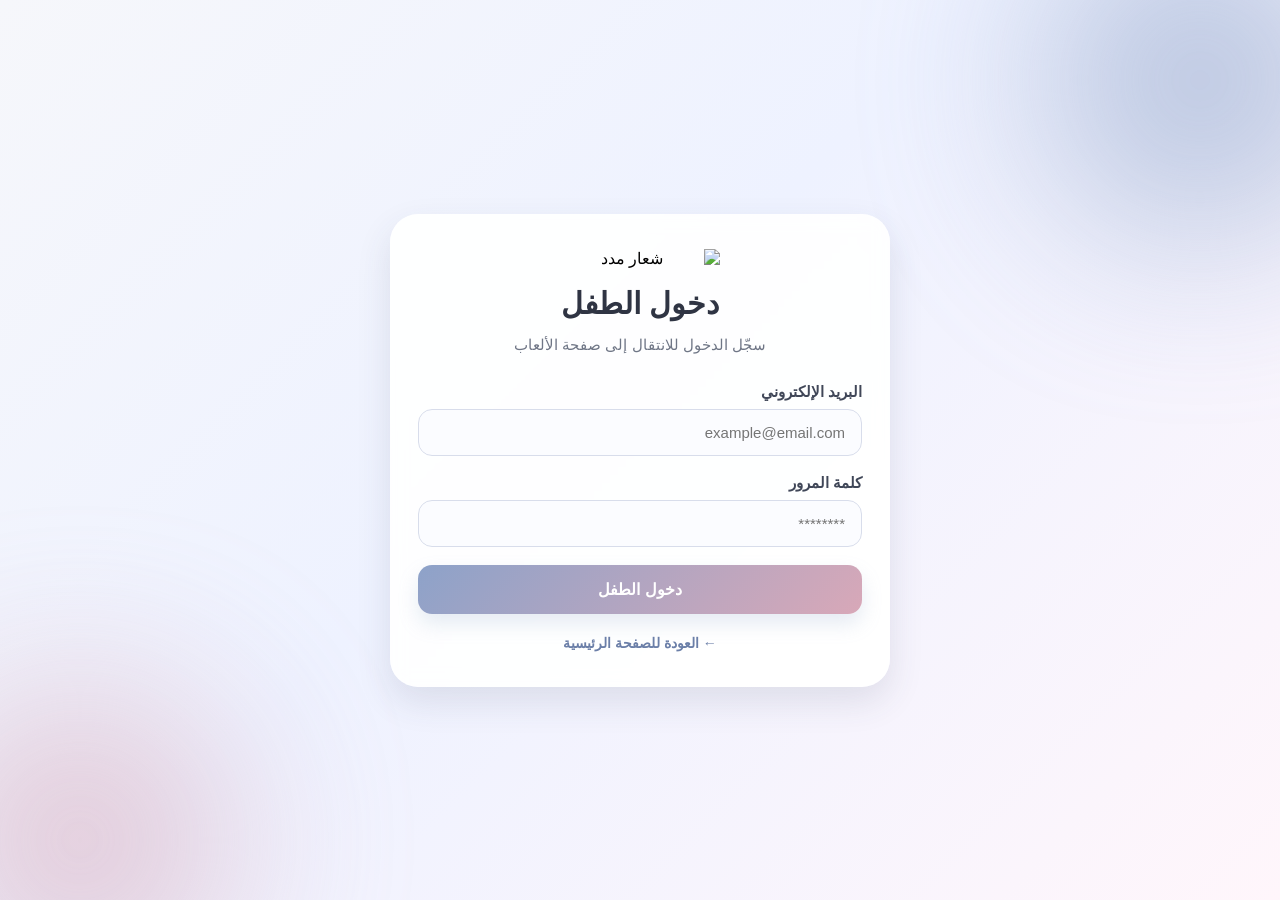
==== child.html @ af8b9900 "Add files via upload" ====
<!DOCTYPE html>
<html lang="ar" dir="rtl">
<head>
  <meta charset="UTF-8" />
  <meta name="viewport" content="width=device-width, initial-scale=1.0" />
  <title>مدد | دخول الطفل</title>
  <link rel="stylesheet" href="style.css" />
</head>
<body class="bg-main">
  <div class="bg-blur bg-blur-top"></div>
  <div class="bg-blur bg-blur-bottom"></div>

  <div class="auth-wrapper">
    <div class="auth-card">
      <div class="auth-header">
        <img src="logo.png" class="logo small-logo" alt="شعار مدد" />
        <h1 class="auth-title">دخول الطفل</h1>
        <p class="auth-subtitle">سجّل الدخول للانتقال إلى صفحة الألعاب</p>
      </div>

      <div class="form-group">
        <label>البريد الإلكتروني</label>
        <input type="email" id="childLoginEmail" placeholder="example@email.com" />
      </div>

      <div class="form-group">
        <label>كلمة المرور</label>
        <input type="password" id="childLoginPassword" placeholder="********" />
      </div>

      <button class="main-btn" onclick="childLogin()">دخول الطفل</button>

      <div class="back-link-wrap">
        <a href="index.html" class="back-link">← العودة للصفحة الرئيسية</a>
      </div>
    </div>
  </div>

  <script src="script.js"></script>
</body>
</html>
---- style.css ----
*{
  margin:0;
  padding:0;
  box-sizing:border-box;
  font-family:Tahoma, Arial, sans-serif;
}

body{
  min-height:100vh;
  position:relative;
  overflow-x:hidden;
}

.bg-main{
  background: linear-gradient(135deg, #f6f7fb 0%, #eef2ff 45%, #fff6fb 100%);
  display:flex;
  align-items:center;
  justify-content:center;
  padding:20px;
}

.bg-blur{
  position:fixed;
  border-radius:50%;
  filter:blur(90px);
  opacity:0.55;
  z-index:0;
  pointer-events:none;
}

.bg-blur-top{
  width:320px;
  height:320px;
  top:-80px;
  right:-80px;
  background:#8da2c9;
}

.bg-blur-bottom{
  width:300px;
  height:300px;
  bottom:-90px;
  left:-70px;
  background:#d8a8b8;
}

.container,
.auth-wrapper,
.home-page{
  position:relative;
  z-index:2;
  width:100%;
}

.container{
  max-width:900px;
  background:rgba(255,255,255,0.92);
  border-radius:30px;
  padding:40px;
  box-shadow:0 15px 35px rgba(58, 67, 92, 0.12);
  backdrop-filter:blur(8px);
}

.welcome-section{
  text-align:center;
  margin-bottom:40px;
}

.logo{
  display:block;
  max-width:220px;
  width:100%;
  height:auto;
  margin:0 auto 28px;
}

.welcome-title{
  font-size:36px;
  margin-bottom:15px;
  color:#2f3443;
  font-weight:bold;
}

.welcome-text{
  font-size:20px;
  color:#5f6472;
  line-height:1.9;
  max-width:650px;
  margin:0 auto;
}

.user-heading{
  text-align:center;
  font-size:26px;
  color:#6b7fa8;
  margin-bottom:25px;
  font-weight:bold;
}

.role-grid{
  display:grid;
  grid-template-columns:1fr 1fr;
  gap:20px;
}

.role-card{
  background:rgba(255,255,255,0.75);
  border-radius:20px;
  padding:24px;
  display:flex;
  justify-content:space-between;
  align-items:center;
  cursor:pointer;
  border:2px solid transparent;
  transition:0.25s ease;
  box-shadow:0 8px 20px rgba(0,0,0,0.05);
}

.role-card:hover{
  transform:translateY(-4px);
  border-color:#8da2c9;
  box-shadow:0 14px 28px rgba(0,0,0,0.08);
}

.role-card.parent{
  background:linear-gradient(135deg, rgba(141,162,201,0.16), rgba(255,255,255,0.95));
}

.role-card.child{
  background:linear-gradient(135deg, rgba(216,168,184,0.16), rgba(255,255,255,0.95));
}

.role-text h3{
  font-size:22px;
  margin-bottom:8px;
  color:#2f3443;
}

.role-text p{
  font-size:14px;
  color:#6e7380;
  line-height:1.7;
}

.icon{
  font-size:38px;
}

/* Auth Pages */
.auth-wrapper{
  max-width:500px;
  margin:auto;
}

.auth-card{
  background:rgba(255,255,255,0.93);
  border-radius:28px;
  padding:35px 28px;
  box-shadow:0 15px 35px rgba(58, 67, 92, 0.12);
  backdrop-filter:blur(8px);
}

.auth-header{
  text-align:center;
  margin-bottom:25px;
}

.small-logo{
  max-width:160px;
  margin-bottom:18px;
}

.auth-title{
  font-size:30px;
  color:#2f3443;
  margin-bottom:10px;
}

.auth-subtitle{
  color:#6f7686;
  font-size:15px;
  line-height:1.8;
}

.form-group{
  margin-bottom:18px;
}

.form-group label{
  display:block;
  margin-bottom:8px;
  color:#404758;
  font-size:15px;
  font-weight:bold;
}

.form-group input{
  width:100%;
  padding:14px 16px;
  border:1.8px solid #d8ddeb;
  border-radius:14px;
  background:#fbfcff;
  outline:none;
  font-size:15px;
  transition:0.2s;
}

.form-group input:focus{
  border-color:#8da2c9;
  box-shadow:0 0 0 4px rgba(141,162,201,0.15);
}

.main-btn{
  width:100%;
  border:none;
  border-radius:14px;
  padding:15px;
  background:linear-gradient(135deg, #8da2c9, #d8a8b8);
  color:white;
  font-size:16px;
  font-weight:bold;
  cursor:pointer;
  transition:0.25s;
  box-shadow:0 10px 20px rgba(141,162,201,0.22);
}

.main-btn:hover{
  transform:translateY(-2px);
  opacity:0.96;
}

.switch-text{
  margin-top:16px;
  text-align:center;
  color:#6f7686;
  font-size:14px;
}

.switch-link{
  color:#8da2c9;
  font-weight:bold;
  cursor:pointer;
}

.switch-link:hover{
  text-decoration:underline;
}

.back-link-wrap{
  text-align:center;
  margin-top:20px;
}

.back-link{
  text-decoration:none;
  color:#6b7fa8;
  font-size:14px;
  font-weight:bold;
}

/* Home Page */
.home-page{
  max-width:900px;
  margin:auto;
}
.top-bar{
  display:flex;
  justify-content:flex-start;
  margin-bottom:10px;
}

.logo-center{
  display:flex;
  justify-content:center;
  margin-bottom:20px;
}

.top-logo{
  width:120px;
  height:120px;
  border-radius:50%;
  background:white;
  padding:18px;
  object-fit:contain;
  box-shadow:0 10px 25px rgba(0,0,0,0.12);
}

.logout-btn{
  border:none;
  background:#ffffff;
  color:#6b7fa8;
  padding:12px 18px;
  border-radius:12px;
  cursor:pointer;
  font-weight:bold;
  box-shadow:0 6px 18px rgba(0,0,0,0.06);
}

.home-card{
  background:rgba(255,255,255,0.93);
  border-radius:30px;
  padding:40px;
  box-shadow:0 15px 35px rgba(58, 67, 92, 0.12);
}

.home-title{
  font-size:34px;
  color:#2f3443;
  margin-bottom:12px;
}

.home-subtitle{
  font-size:18px;
  color:#667085;
  line-height:1.8;
  margin-bottom:30px;
}

.child-summary{
  background:linear-gradient(135deg, rgba(141,162,201,0.12), rgba(216,168,184,0.12));
  border-radius:20px;
  padding:24px;
  margin-bottom:28px;
}

.child-summary h3{
  color:#2f3443;
  margin-bottom:14px;
  font-size:22px;
}

.child-summary p{
  color:#5b6272;
  font-size:16px;
  margin-bottom:10px;
}

.big-btn{
  max-width:320px;
}

.home-actions{
  display:flex;
  justify-content:flex-start;
}

/* Responsive */
@media (max-width:768px){
  .container,
  .home-card,
  .auth-card{
    padding:24px;
  }

  .welcome-title,
  .home-title,
  .auth-title{
    font-size:28px;
  }

  .welcome-text,
  .home-subtitle{
    font-size:17px;
  }

  .role-grid{
    grid-template-columns:1fr;
  }

  .role-card{
    flex-direction:row;
  }

  .top-bar{
    flex-direction:column;
    align-items:flex-start;
  }

  .big-btn{
    max-width:100%;
  }
}

/* =========================
   QUESTIONNAIRE + RESULT + FOLLOWUP
========================= */

.simple-top{
display:flex;
align-items:center;
justify-content:space-between;
margin-bottom:24px;
}

.back-btn{
background:white;
border:none;
padding:14px 22px;
border-radius:18px;
font-size:16px;
font-weight:bold;
color:#6B7EA5;
cursor:pointer;
box-shadow:0 8px 20px rgba(0,0,0,0.08);
}

.top-space{
width:120px;
}

.centered-logo{
margin:0 auto;
}

.questionnaire-card{
max-width:950px;
margin:auto;
}

.first-question-block{
margin-top:10px;
}

.question-block{
background:#f9f9fc;
border:1px solid #e7e9f2;
border-radius:18px;
padding:22px;
margin-bottom:18px;
}

.question-label{
display:block;
font-size:22px;
font-weight:bold;
color:#2F3443;
margin-bottom:14px;
}

.question-title{
font-size:24px;
font-weight:bold;
color:#4E648D;
margin-bottom:10px;
}

.question-text{
font-size:18px;
line-height:1.9;
color:#444;
margin-bottom:14px;
}

.age-options,
.gender-options{
display:flex;
flex-wrap:wrap;
gap:12px;
}

.option-chip{
cursor:pointer;
}

.option-chip input{
display:none;
}

.option-chip span{
display:inline-block;
padding:12px 18px;
background:#f2f4fa;
border:2px solid #d7dce8;
border-radius:14px;
font-size:16px;
color:#4b5568;
transition:0.2s;
}

.option-chip input:checked + span{
background:linear-gradient(135deg,#90ABD8,#D9B2C3);
border-color:#90ABD8;
color:white;
font-weight:bold;
}

.small-chip span{
min-width:100px;
text-align:center;
}

.yn-options{
display:flex;
gap:20px;
flex-wrap:wrap;
}

.yn-options label{
background:#fff;
border:2px solid #dde2ee;
padding:12px 20px;
border-radius:14px;
cursor:pointer;
font-size:17px;
font-weight:bold;
color:#5b6477;
transition:0.2s;
}

.yn-options input{
margin-left:8px;
}

.full-btn{
width:100%;
margin-top:12px;
}

.form-error{
color:#c0392b;
font-size:16px;
font-weight:bold;
margin:12px 0 0;
text-align:center;
}

/* =========================
   RESULT PAGE
========================= */

.result-page{
width:100%;
max-width:1000px;
margin:auto;
padding:30px 20px 50px;
}

.result-card{
background:white;
border-radius:32px;
padding:45px 35px;
box-shadow:0 14px 35px rgba(0,0,0,0.08);
text-align:center;
}

.result-badge{
display:inline-block;
padding:10px 18px;
border-radius:999px;
font-size:15px;
font-weight:bold;
margin-bottom:20px;
}

.result-title{
font-size:44px;
color:#2F3443;
margin-bottom:14px;
}

.result-text{
font-size:24px;
line-height:1.9;
color:#5a6478;
max-width:800px;
margin:0 auto 24px;
}

.result-summary{
background:#f7f8fc;
border-radius:20px;
padding:22px;
font-size:18px;
line-height:2;
color:#4d5668;
margin-bottom:25px;
text-align:right;
}

/* =========================
   FOLLOWUP PAGE
========================= */

.followup-section{
background:#f9f9fc;
border:1px solid #e5e8f2;
border-radius:20px;
padding:24px;
margin-bottom:18px;
}

.followup-section h3{
font-size:26px;
color:#4E648D;
margin-bottom:14px;
}

.followup-main-question{
font-size:19px;
font-weight:bold;
line-height:1.8;
color:#2F3443;
margin-bottom:16px;
}

.checkbox-list{
display:grid;
gap:12px;
margin-bottom:16px;
}

.checkbox-item{
background:white;
border:1px solid #dde2ee;
border-radius:14px;
padding:14px 16px;
font-size:17px;
color:#4e5668;
}

.checkbox-item input{
margin-left:10px;
}

.subquestion-box{
background:#fff;
border:1px dashed #c8cfdf;
border-radius:16px;
padding:18px;
margin-top:16px;
}

.subquestion-title{
font-size:18px;
font-weight:bold;
color:#2F3443;
margin-bottom:12px;
}

.sub-yesno{
display:flex;
gap:18px;
flex-wrap:wrap;
}

.sub-yesno label{
background:#f6f8fc;
border:2px solid #dde2ee;
padding:10px 16px;
border-radius:14px;
font-size:16px;
font-weight:bold;
cursor:pointer;
}

/* =========================
   RESPONSIVE
========================= */

@media (max-width: 768px){

.question-title{
font-size:20px;
}

.question-text{
font-size:16px;
}

.result-title{
font-size:32px;
}

.result-text{
font-size:20px;
}

.top-space{
display:none;
}

.simple-top{
justify-content:space-between;
gap:10px;
}

.age-options,
.gender-options,
.yn-options,
.sub-yesno{
flex-direction:column;
}

.option-chip span,
.yn-options label,
.sub-yesno label{
width:100%;
text-align:center;
}
}
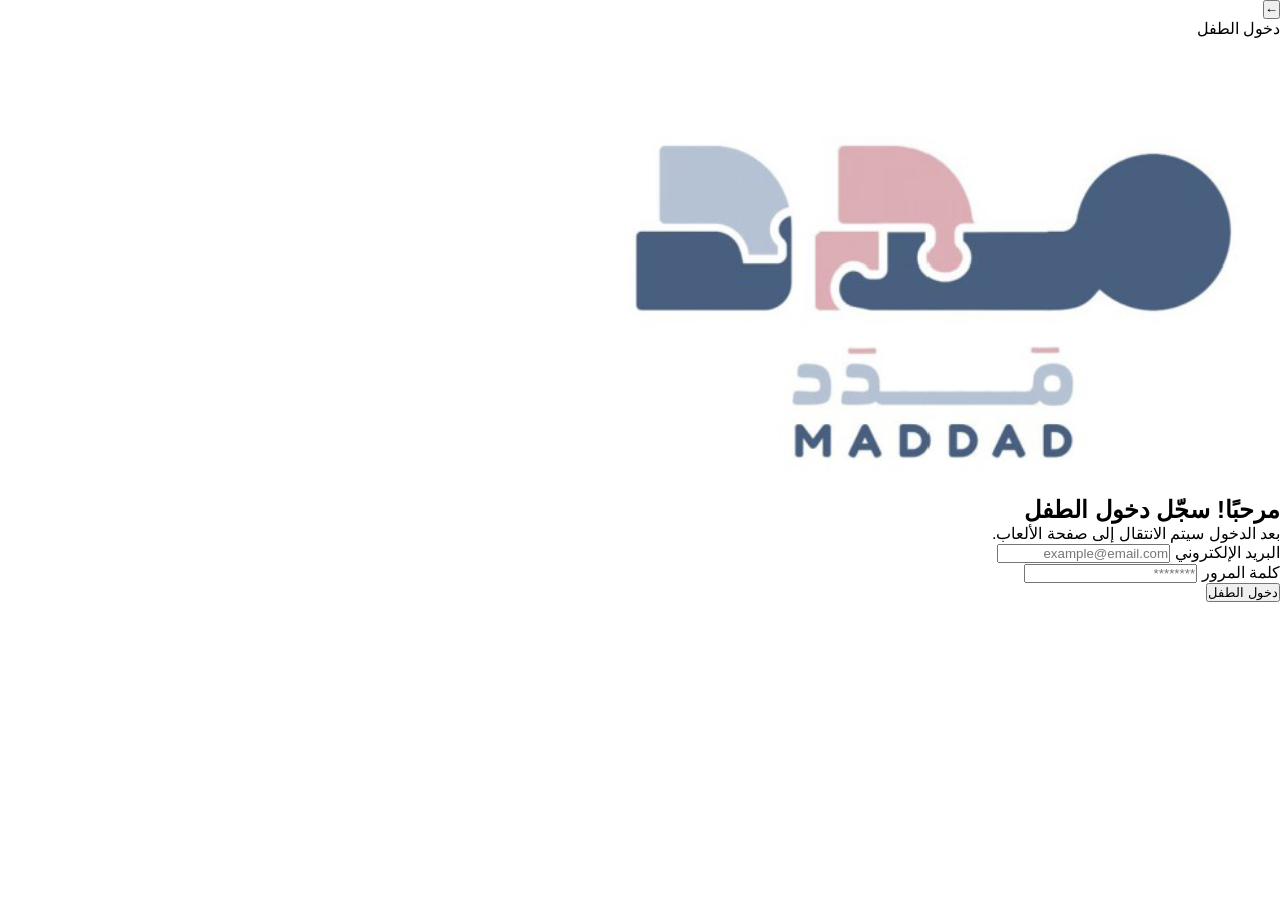
==== commit 8c2e7fdc: "Update child.html" ====
--- a/child.html
+++ b/child.html
@@ -6,34 +6,43 @@
   <title>مدد | دخول الطفل</title>
   <link rel="stylesheet" href="style.css" />
 </head>
-<body class="bg-main">
-  <div class="bg-blur bg-blur-top"></div>
-  <div class="bg-blur bg-blur-bottom"></div>
+<body class="app-body">
 
-  <div class="auth-wrapper">
-    <div class="auth-card">
-      <div class="auth-header">
-        <img src="logo.png" class="logo small-logo" alt="شعار مدد" />
-        <h1 class="auth-title">دخول الطفل</h1>
-        <p class="auth-subtitle">سجّل الدخول للانتقال إلى صفحة الألعاب</p>
+  <div class="app-frame auth-frame">
+    <header class="app-topbar">
+      <div class="topbar-left">
+        <button class="icon-btn" onclick="window.location.href='index.html'">←</button>
       </div>
 
-      <div class="form-group">
-        <label>البريد الإلكتروني</label>
-        <input type="email" id="childLoginEmail" placeholder="example@email.com" />
+      <div class="topbar-center">
+        <span class="topbar-title">دخول الطفل</span>
       </div>
 
-      <div class="form-group">
-        <label>كلمة المرور</label>
-        <input type="password" id="childLoginPassword" placeholder="********" />
+      <div class="topbar-right">
+        <img src="logo.png" class="topbar-logo" alt="شعار مدد" />
       </div>
+    </header>
 
-      <button class="main-btn" onclick="childLogin()">دخول الطفل</button>
+    <main class="auth-main">
+      <section class="auth-panel">
+        <h1 class="panel-title">مرحبًا! سجّل دخول الطفل</h1>
+        <p class="panel-text">
+          بعد الدخول سيتم الانتقال إلى صفحة الألعاب.
+        </p>
 
-      <div class="back-link-wrap">
-        <a href="index.html" class="back-link">← العودة للصفحة الرئيسية</a>
-      </div>
-    </div>
+        <div class="field-group">
+          <label>البريد الإلكتروني</label>
+          <input type="email" id="childLoginEmail" placeholder="example@email.com" />
+        </div>
+
+        <div class="field-group">
+          <label>كلمة المرور</label>
+          <input type="password" id="childLoginPassword" placeholder="********" />
+        </div>
+
+        <button class="primary-btn" onclick="childLogin()">دخول الطفل</button>
+      </section>
+    </main>
   </div>
 
   <script src="script.js"></script>
